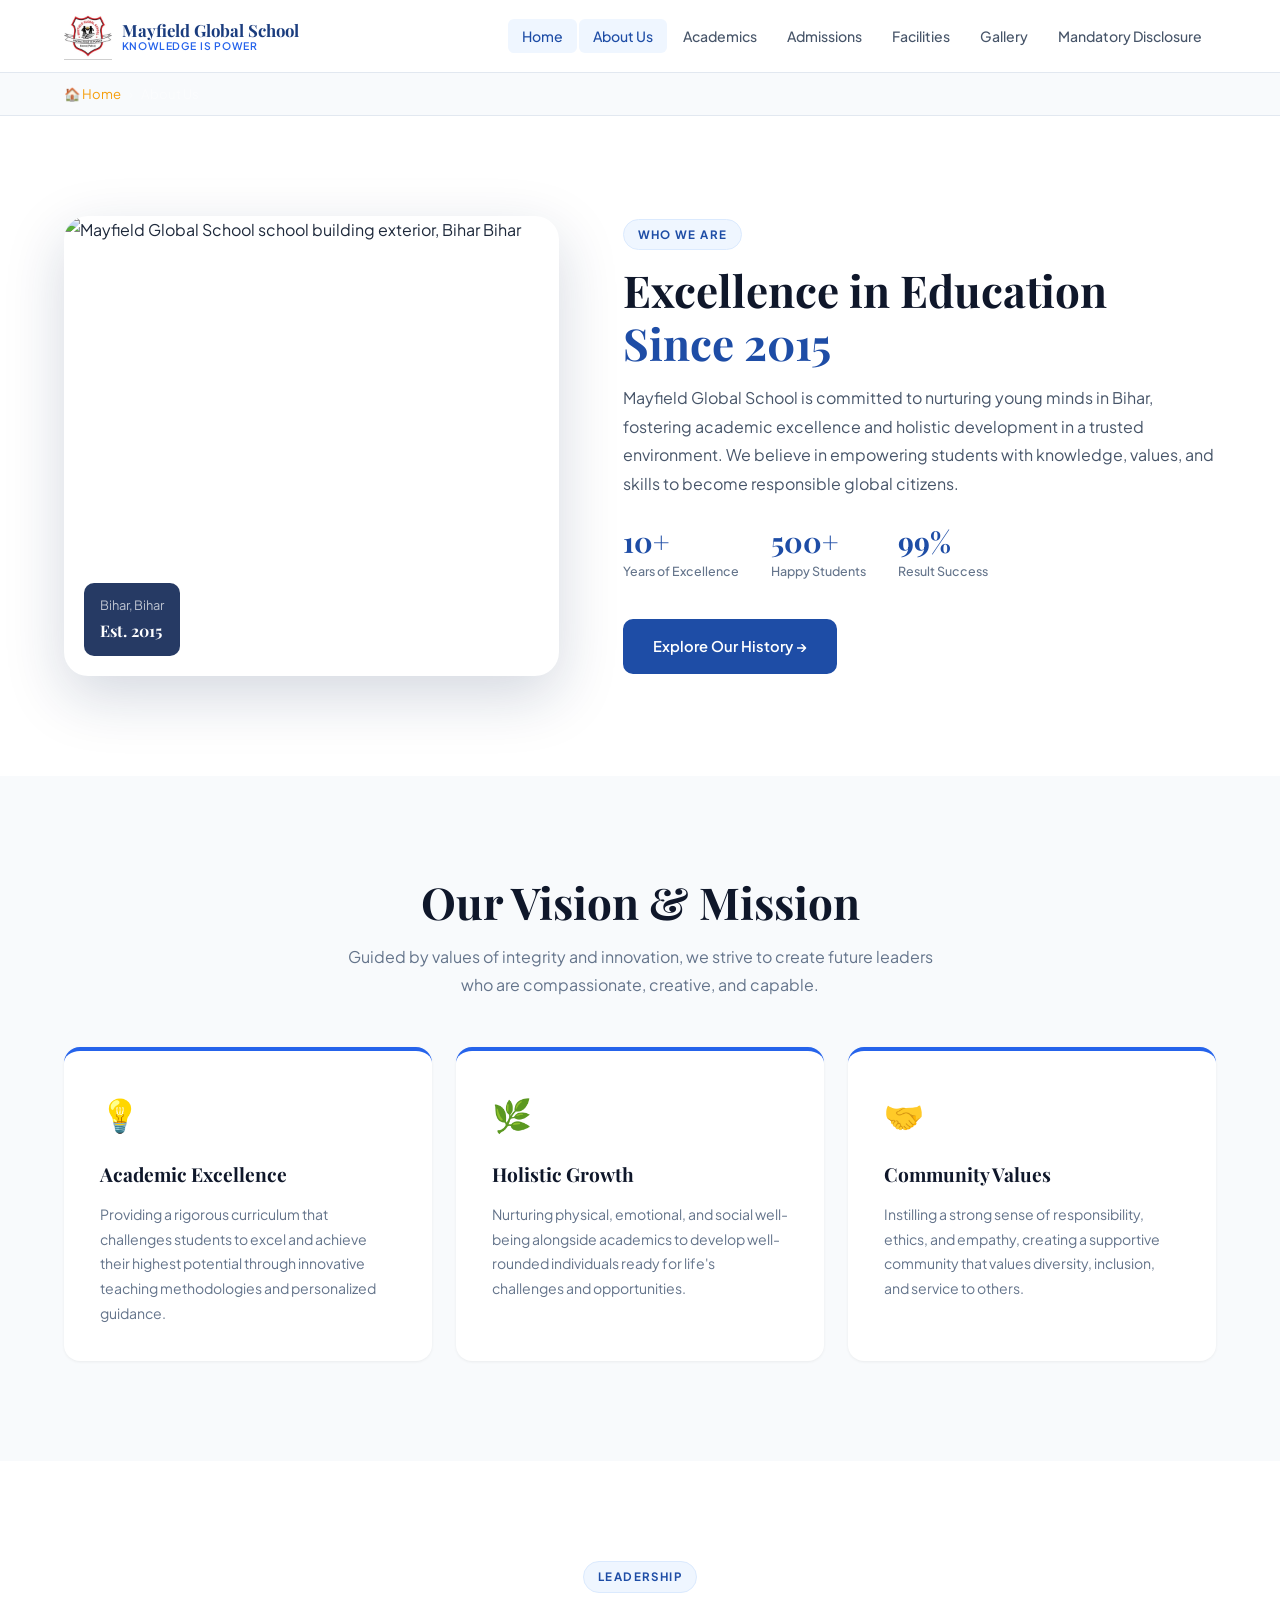
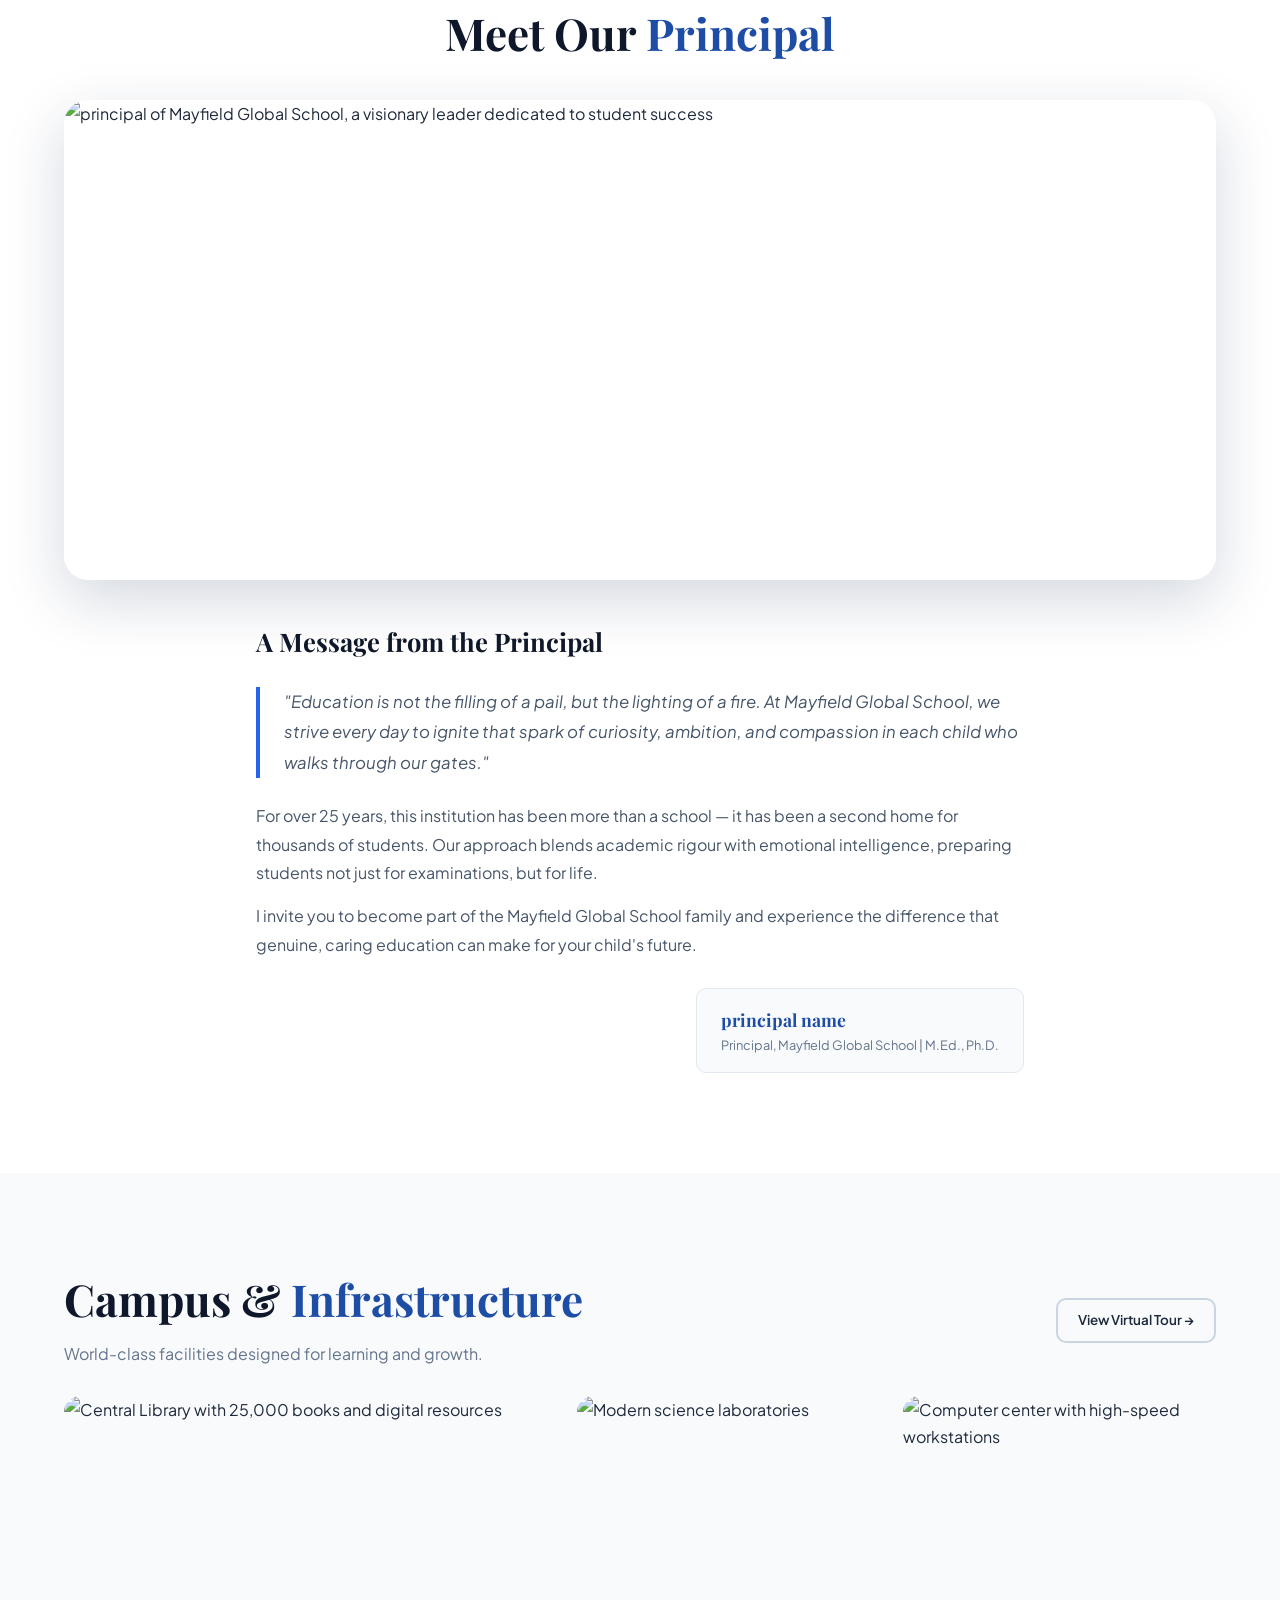
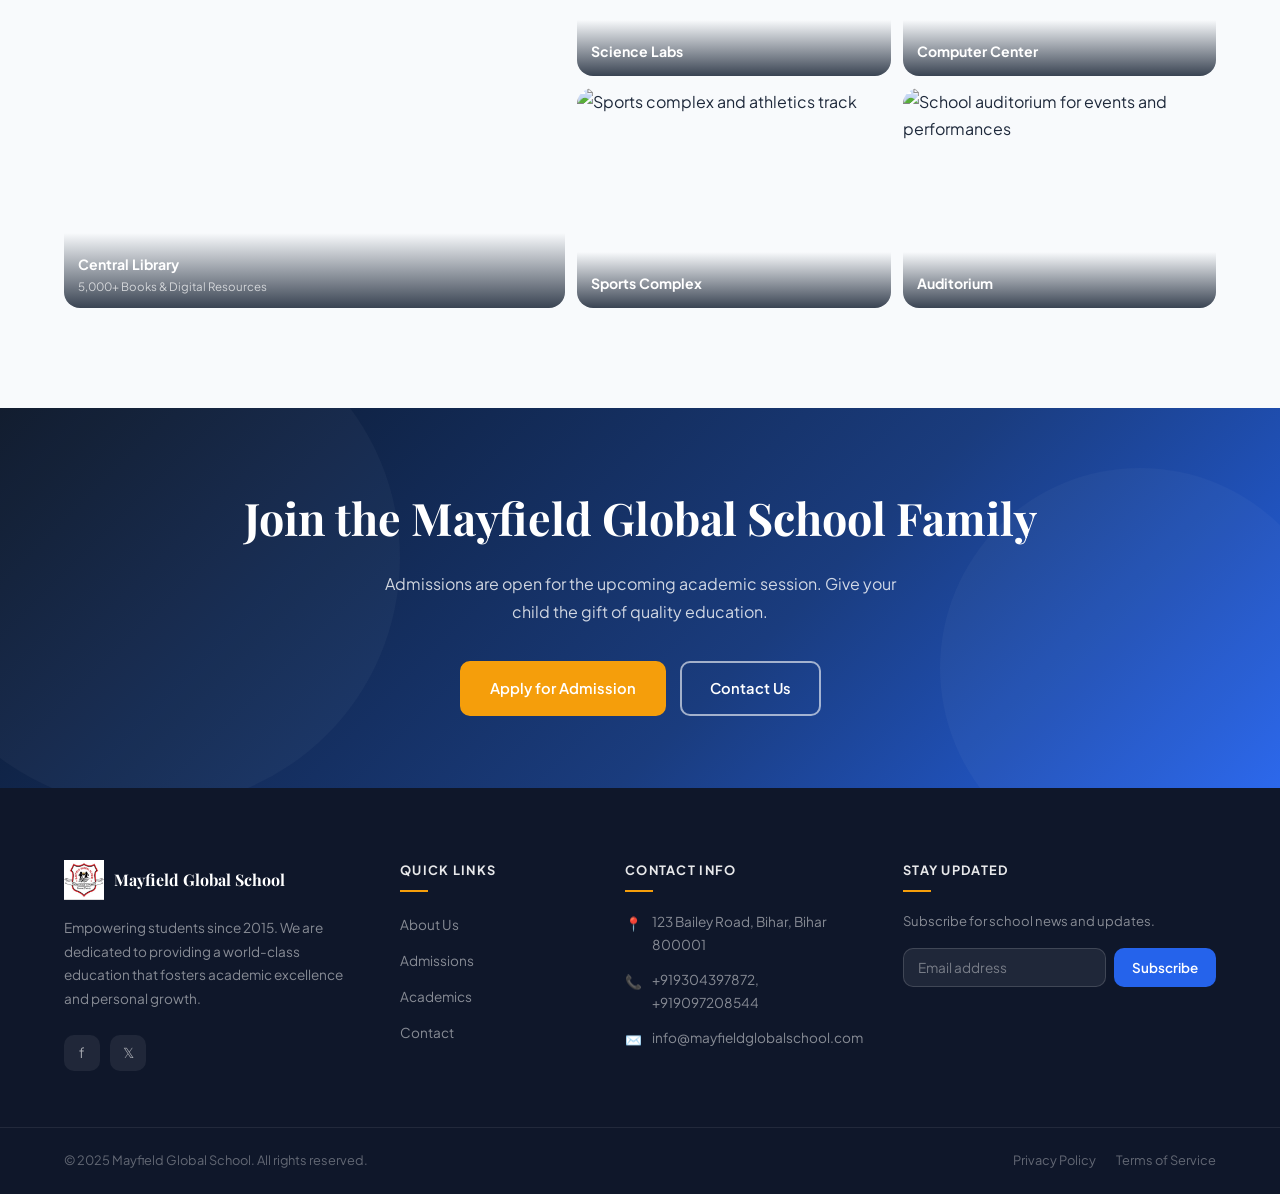
==== about.html @ 4e46cf95 "Add files via upload" ====
<!DOCTYPE html>
<html lang="en">
<head>
  <meta charset="UTF-8">
  <meta name="viewport" content="width=device-width, initial-scale=1.0">
  <meta name="description" content="About Mayfield Global School – Our history, vision, mission, principal message, and world-class campus infrastructure in Bihar, Bihar.">
  <title>About Us – Mayfield Global School</title>
  <link rel="stylesheet" href="style.css">
  <script src="https://cdn.jsdelivr.net/npm/@emailjs/browser@4/dist/email.min.js"></script>
</head>
<body>

<!-- NAVBAR -->
<nav class="navbar" role="navigation" aria-label="Main Navigation">
  <div class="container">
    <div class="nav-inner">
      <a href="index.html" class="nav-logo" aria-label="Mayfield Global School – Home">
        <img src="logo.png" alt="Mayfield Global School School Logo" width="48" height="48">
        <div class="nav-logo-text">
          <span class="name">Mayfield Global School</span>
          <span class="sub">Knowledge Is Power</span>
        </div>
      </a>
      
      <ul class="nav-links" role="menubar">
        <li><a href="index.html"      role="menuitem" class="active">Home</a></li>
        <li><a href="about.html"      role="menuitem">About Us</a></li>
        <li><a href="academics.html"  role="menuitem">Academics</a></li>
        <li><a href="admissions.html" role="menuitem">Admissions</a></li>
        <li><a href="facilities.html" role="menuitem">Facilities</a></li>
        <li><a href="gallery.html"    role="menuitem">Gallery</a></li>
        <li><a href="Mandatory_Public_Disclosure.pdf"    role="menuitem">Mandatory Disclosure</a></li>
        
        
      </ul>
      
      <button class="hamburger" aria-label="Toggle menu" aria-expanded="false"><span></span><span></span><span></span></button>
    </div>
  </div>
</nav>

<!-- BREADCRUMB -->
<div style="background:var(--gray-50);border-bottom:1px solid var(--gray-200);padding:10px 0;">
  <div class="container">
    <nav class="breadcrumb" aria-label="Breadcrumb">
      <a href="index.html">🏠 Home</a>
      <span>›</span>
      <span aria-current="page">About Us</span>
    </nav>
  </div>
</div>

<!-- ABOUT INTRO -->
<section class="about-intro" aria-labelledby="about-intro-heading">
  <div class="container">
    <div class="about-intro-grid">

      <div class="about-intro-img-wrap fade-up">
        <img src="https://images.unsplash.com/photo-1562774053-701939374585?w=800&q=80"
             alt="Mayfield Global School school building exterior, Bihar Bihar"
             class="main-img" loading="lazy">
        <div class="about-intro-img-wrap img-badge">
          <div class="loc">Bihar, Bihar</div>
          <div class="est">Est. 2015</div>
        </div>
      </div>

      <div class="fade-up delay-2">
        <span class="section-tag">Who We Are</span>
        <h1 class="section-title" id="about-intro-heading">
          Excellence in Education<br><span>Since 2015</span>
        </h1>
        <p style="color:var(--gray-600);line-height:1.8;margin-bottom:14px;">Mayfield Global School is committed to nurturing young minds in Bihar, fostering academic excellence and holistic development in a trusted environment. We believe in empowering students with knowledge, values, and skills to become responsible global citizens.</p>
        <div class="about-stats-row" aria-label="School statistics">
          <div class="about-stat-item">
            <span class="v" data-target="10" data-suffix="+">10+</span>
            <span class="l">Years of Excellence</span>
          </div>
          <div class="about-stat-item">
            <span class="v" data-target="500" data-suffix="+">500+</span>
            <span class="l">Happy Students</span>
          </div>
          <div class="about-stat-item">
            <span class="v" data-target="99" data-suffix="%">99%</span>
            <span class="l">Result Success</span>
          </div>
        </div>
        <a href="about.html#history" class="btn btn-primary" style="margin-top:8px;">Explore Our History →</a>
      </div>

    </div>
  </div>
</section>

<!-- VISION & MISSION -->
<section class="vision-mission-section" id="vision" aria-labelledby="vm-heading">
  <div class="container">
    <div class="text-center fade-up">
      <h2 class="section-title" id="vm-heading">Our Vision &amp; Mission</h2>
      <p class="section-desc">Guided by values of integrity and innovation, we strive to create future leaders who are compassionate, creative, and capable.</p>
    </div>
    <div class="vm-cards">
      <div class="vm-card fade-up delay-1">
        <span class="vm-card-icon" aria-hidden="true">💡</span>
        <h3>Academic Excellence</h3>
        <p>Providing a rigorous curriculum that challenges students to excel and achieve their highest potential through innovative teaching methodologies and personalized guidance.</p>
      </div>
      <div class="vm-card fade-up delay-2">
        <span class="vm-card-icon" aria-hidden="true">🌿</span>
        <h3>Holistic Growth</h3>
        <p>Nurturing physical, emotional, and social well-being alongside academics to develop well-rounded individuals ready for life's challenges and opportunities.</p>
      </div>
      <div class="vm-card fade-up delay-3">
        <span class="vm-card-icon" aria-hidden="true">🤝</span>
        <h3>Community Values</h3>
        <p>Instilling a strong sense of responsibility, ethics, and empathy, creating a supportive community that values diversity, inclusion, and service to others.</p>
      </div>
    </div>
  </div>
</section>

<!-- PRINCIPAL MESSAGE -->
<section class="principal-section" id="principal" aria-labelledby="principal-heading">
  <div class="container">
    <div class="text-center fade-up" style="margin-bottom:40px;">
      <span class="section-tag">Leadership</span>
      <h2 class="section-title" id="principal-heading">Meet Our <span>Principal</span></h2>
    </div>
    <div class="fade-up delay-1">
      <img src="https://images.unsplash.com/photo-1560250097-0b93528c311a?w=1200&h=600&fit=crop&q=80"
           alt="principal of Mayfield Global School, a visionary leader dedicated to student success"
           class="principal-img-full" loading="lazy">
    </div>
    <div style="max-width:800px;margin:40px auto 0;padding:0 16px;" class="fade-up delay-2">
      <h3 style="font-family:var(--font-display);font-size:1.6rem;font-weight:700;color:var(--gray-900);margin-bottom:12px;">A Message from the Principal</h3>
      <blockquote style="border-left:4px solid var(--blue-600);padding-left:24px;margin:24px 0;font-style:italic;font-size:1.05rem;color:var(--gray-600);line-height:1.8;">
        "Education is not the filling of a pail, but the lighting of a fire. At Mayfield Global School, we strive every day to ignite that spark of curiosity, ambition, and compassion in each child who walks through our gates."
      </blockquote>
      <p style="color:var(--gray-600);line-height:1.8;margin-bottom:14px;">For over 25 years, this institution has been more than a school — it has been a second home for thousands of students. Our approach blends academic rigour with emotional intelligence, preparing students not just for examinations, but for life.</p>
      <p style="color:var(--gray-600);line-height:1.8;margin-bottom:28px;">I invite you to become part of the Mayfield Global School family and experience the difference that genuine, caring education can make for your child's future.</p>
      <div class="signature-wrap">
        <div class="signature-card">
          <div class="name">principal name</div>
          <div class="title">Principal, Mayfield Global School | M.Ed., Ph.D.</div>
        </div>
      </div>
    </div>
  </div>
</section>

<!-- CAMPUS & INFRASTRUCTURE -->
<section class="campus-infra" id="infrastructure" aria-labelledby="campus-heading">
  <div class="container">
    <div class="campus-infra-header fade-up">
      <div>
        <h2 class="section-title" id="campus-heading">Campus &amp; <span>Infrastructure</span></h2>
        <p class="section-desc">World-class facilities designed for learning and growth.</p>
      </div>
      <a href="facilities.html" class="btn btn-outline-dark btn-sm">View Virtual Tour →</a>
    </div>
    <div class="campus-mosaic fade-up delay-1">
      <div class="c-item c-main">
        <img src="https://images.unsplash.com/photo-1481627834876-b7833e8f5570?w=900&q=80"
             alt="Central Library with 25,000 books and digital resources" loading="lazy">
        <div class="c-label">
          <div class="cn">Central Library</div>
          <div class="cd">5,000+ Books &amp; Digital Resources</div>
        </div>
      </div>
      <div class="c-item">
        <img src="https://images.unsplash.com/photo-1532094349884-543559fee47e?w=500&q=80"
             alt="Modern science laboratories" loading="lazy">
        <div class="c-label"><div class="cn">Science Labs</div></div>
      </div>
      <div class="c-item">
        <img src="https://images.unsplash.com/photo-1509062522246-3755977927d7?w=500&q=80"
             alt="Computer center with high-speed workstations" loading="lazy">
        <div class="c-label"><div class="cn">Computer Center</div></div>
      </div>
      <div class="c-item">
        <img src="https://images.unsplash.com/photo-1546519638-68e109498ffc?w=500&q=80"
             alt="Sports complex and athletics track" loading="lazy">
        <div class="c-label"><div class="cn">Sports Complex</div></div>
      </div>
      <div class="c-item">
        <img src="https://images.unsplash.com/photo-1516450360452-9312f5e86fc7?w=500&q=80"
             alt="School auditorium for events and performances" loading="lazy">
        <div class="c-label"><div class="cn">Auditorium</div></div>
      </div>
    </div>
  </div>
</section>

<!-- CTA -->
<section class="cta-banner" aria-labelledby="about-cta-heading">
  <div class="container">
    <div class="cta-banner-content fade-up">
      <h2 id="about-cta-heading">Join the Mayfield Global School Family</h2>
      <p>Admissions are open for the upcoming academic session. Give your child the gift of quality education.</p>
      <div class="cta-banner-btns">
        <a href="admissions.html" class="btn btn-gold">Apply for Admission</a>
        <a href="contact.html"    class="btn btn-outline">Contact Us</a>
      </div>
    </div>
  </div>
</section>

<!-- FOOTER -->
<footer class="footer" aria-label="Site Footer">
  <div class="container">
    <div class="footer-grid">
      <div class="footer-brand">
        <div class="footer-brand-logo">
          <img src="logo.png" alt="Mayfield Global School Logo" width="40" height="40">
          <span class="fn">Mayfield Global School</span>
        </div>
        <p class="footer-desc">Empowering students since 2015. We are dedicated to providing a world-class education that fosters academic excellence and personal growth.</p>
        <div class="social-row">
          <a href="#" class="social-btn" aria-label="Facebook">f</a>
          <a href="#" class="social-btn" aria-label="Twitter">𝕏</a>
        </div>
      </div>
      <div>
        <h4 class="footer-heading">Quick Links</h4>
        <ul class="footer-links-list">
          <li><a href="about.html">About Us</a></li>
          <li><a href="admissions.html">Admissions</a></li>
          <li><a href="academics.html">Academics</a></li>
          <li><a href="contact.html">Contact</a></li>
        </ul>
      </div>
      <div>
        <h4 class="footer-heading">Contact Info</h4>
        <div class="footer-contact-item"><span>📍</span><span>123 Bailey Road, Bihar, Bihar 800001</span></div>
        <div class="footer-contact-item"><span>📞</span><a href="tel:+919876543210" style="color:inherit;">+919304397872, +919097208544</a></div>
        <div class="footer-contact-item"><span>✉️</span><a href="mailto:info@mayfieldglobalschool.com" style="color:inherit;">info@mayfieldglobalschool.com</a></div>
      </div>
      <div>
        <h4 class="footer-heading">Stay Updated</h4>
        <p style="font-size:.82rem;color:rgba(255,255,255,.5);margin-bottom:12px;">Subscribe for school news and updates.</p>
        <form class="newsletter-form" onsubmit="event.preventDefault();showToast('Subscribed successfully!','success')">
          <input type="email" placeholder="Email address" aria-label="Email for newsletter" required>
          <button type="submit">Subscribe</button>
        </form>
      </div>
    </div>
  </div>
  <div class="footer-bottom">
    <div class="container">
      <div class="footer-bottom-inner">
        <p>© 2025 Mayfield Global School. All rights reserved.</p>
        <div class="footer-bottom-links">
          <a href="#">Privacy Policy</a>
          <a href="#">Terms of Service</a>
        </div>
      </div>
    </div>
  </div>
</footer>

<div id="globalToast" class="toast" role="alert" aria-live="polite"></div>
<script src="script.js"></script>
</body>
</html>
---- style.css ----
/* =====================================================
   MAYFIELD GLOBAL SCHOOL — MASTER STYLESHEET
   ===================================================== */

@import url('https://fonts.googleapis.com/css2?family=Playfair+Display:ital,wght@0,400;0,600;0,700;0,800;1,400&family=Plus+Jakarta+Sans:wght@300;400;500;600;700;800&display=swap');

/* ─── CSS VARIABLES ─── */
:root {
  --blue-950: #0a1628;
  --blue-900: #0f2554;
  --blue-800: #1a3c7e;
  --blue-700: #1e4da6;
  --blue-600: #2563eb;
  --blue-500: #3b82f6;
  --blue-100: #dbeafe;
  --blue-50:  #eff6ff;
  --gold:     #f59e0b;
  --gold-light: #fcd34d;
  --white:    #ffffff;
  --gray-50:  #f8fafc;
  --gray-100: #f1f5f9;
  --gray-200: #e2e8f0;
  --gray-300: #cbd5e1;
  --gray-400: #94a3b8;
  --gray-500: #64748b;
  --gray-600: #475569;
  --gray-700: #334155;
  --gray-800: #1e293b;
  --gray-900: #0f172a;
  --green:    #10b981;
  --red:      #ef4444;

  --font-display: 'Playfair Display', serif;
  --font-body:    'Plus Jakarta Sans', sans-serif;

  --radius-sm:  6px;
  --radius:     10px;
  --radius-lg:  16px;
  --radius-xl:  24px;
  --radius-full: 9999px;

  --shadow-xs:  0 1px 3px rgba(0,0,0,.06);
  --shadow-sm:  0 2px 10px rgba(15,37,84,.08);
  --shadow-md:  0 8px 32px rgba(15,37,84,.12);
  --shadow-lg:  0 20px 60px rgba(15,37,84,.18);
  --shadow-xl:  0 32px 80px rgba(15,37,84,.24);

  --transition: .3s cubic-bezier(.4,0,.2,1);
  --section-py: 100px;
}

/* ─── RESET ─── */
*, *::before, *::after { margin:0; padding:0; box-sizing:border-box; }
html { scroll-behavior:smooth; font-size:16px; }
body { font-family:var(--font-body); color:var(--gray-800); background:var(--white); line-height:1.7; overflow-x:hidden; }
img  { max-width:100%; height:auto; display:block; }
a    { text-decoration:none; color:inherit; transition:var(--transition); }
ul   { list-style:none; }
button { cursor:pointer; border:none; background:none; font-family:inherit; }

/* ─── LAYOUT ─── */
.container { width:100%; max-width:1200px; margin:0 auto; padding:0 24px; }

/* ─── TYPOGRAPHY ─── */
.section-tag {
  display:inline-flex; align-items:center; gap:6px;
  font-size:.72rem; font-weight:700; letter-spacing:.12em; text-transform:uppercase;
  color:var(--blue-700); background:var(--blue-50); border:1px solid var(--blue-100);
  padding:5px 14px; border-radius:var(--radius-full); margin-bottom:14px;
}
.section-tag.gold { color:#92400e; background:#fffbeb; border-color:#fde68a; }
.section-tag.white { color:rgba(255,255,255,.9); background:rgba(255,255,255,.1); border-color:rgba(255,255,255,.2); }

.section-title {
  font-family:var(--font-display);
  font-size:clamp(1.75rem,4vw,2.75rem);
  font-weight:700; line-height:1.2; color:var(--gray-900); margin-bottom:14px;
}
.section-title span, .section-title .accent { color:var(--blue-700); }
.section-title .gold { color:var(--gold); }

.section-desc {
  font-size:1rem; color:var(--gray-500); max-width:600px; line-height:1.75;
}
.text-center { text-align:center; }
.text-center .section-desc { margin:0 auto; }

/* ─── BUTTONS ─── */
.btn {
  display:inline-flex; align-items:center; justify-content:center; gap:8px;
  padding:13px 28px; border-radius:var(--radius); font-size:.92rem; font-weight:600;
  transition:var(--transition); border:2px solid transparent; white-space:nowrap;
}
.btn-primary   { background:var(--blue-700); color:var(--white); border-color:var(--blue-700); }
.btn-primary:hover { background:var(--blue-900); border-color:var(--blue-900); transform:translateY(-2px); box-shadow:var(--shadow-md); color:var(--white); }
.btn-gold      { background:var(--gold); color:var(--white); border-color:var(--gold); }
.btn-gold:hover { background:#d97706; border-color:#d97706; transform:translateY(-2px); box-shadow:0 8px 24px rgba(245,158,11,.35); color:var(--white); }
.btn-outline   { background:transparent; color:var(--white); border-color:rgba(255,255,255,.6); }
.btn-outline:hover { background:rgba(255,255,255,.15); border-color:var(--white); color:var(--white); }
.btn-outline-dark { background:transparent; color:var(--gray-800); border-color:var(--gray-300); }
.btn-outline-dark:hover { background:var(--gray-100); border-color:var(--gray-400); color:var(--gray-800); }
.btn-outline-blue { background:transparent; color:var(--blue-700); border-color:var(--blue-700); }
.btn-outline-blue:hover { background:var(--blue-700); color:var(--white); }
.btn svg { width:16px; height:16px; }
.btn-sm { padding:9px 20px; font-size:.84rem; }
.btn-lg { padding:16px 36px; font-size:1rem; }

/* ─── NAVBAR ─── */
.navbar {
  position:sticky; top:0; z-index:1000;
  background:rgba(255,255,255,.97); backdrop-filter:blur(12px);
  border-bottom:1px solid var(--gray-200);
  transition:var(--transition);
}
.navbar.scrolled { box-shadow:var(--shadow-md); }
.nav-inner {
  display:flex; align-items:center; justify-content:space-between;
  height:72px;
}
.nav-logo { display:flex; align-items:center; gap:10px; }
.nav-logo img { height:48px; width:auto; }
.nav-logo-text { display:flex; flex-direction:column; line-height:1.2; }
.nav-logo-text .name { font-family:var(--font-display); font-size:1.05rem; font-weight:700; color:var(--blue-800); }
.nav-logo-text .sub  { font-size:.65rem; font-weight:600; color:var(--blue-600); letter-spacing:.08em; text-transform:uppercase; }

.nav-links { display:flex; align-items:center; gap:2px; }
.nav-links a {
  padding:8px 14px; border-radius:var(--radius-sm);
  font-size:.88rem; font-weight:500; color:var(--gray-600);
  transition:var(--transition);
}
.nav-links a:hover, .nav-links a.active { color:var(--blue-700); background:var(--blue-50); }

.nav-search {
  display:flex; align-items:center; gap:8px;
  background:var(--gray-100); border:1px solid var(--gray-200);
  border-radius:var(--radius-full); padding:7px 14px;
}
.nav-search input {
  border:none; background:none; font-family:var(--font-body);
  font-size:.84rem; color:var(--gray-700); outline:none; width:140px;
}
.nav-search input::placeholder { color:var(--gray-400); }
.nav-search-icon { color:var(--gray-400); font-size:.9rem; }

.hamburger {
  display:none; flex-direction:column; gap:5px;
  padding:8px; border-radius:var(--radius); 
}
.hamburger span { display:block; width:22px; height:2px; background:var(--gray-700); border-radius:2px; transition:var(--transition); }
.hamburger.open span:nth-child(1) { transform:translateY(7px) rotate(45deg); }
.hamburger.open span:nth-child(2) { opacity:0; }
.hamburger.open span:nth-child(3) { transform:translateY(-7px) rotate(-45deg); }

/* ─── PAGE HERO (inner pages) ─── */
.page-hero {
  position:relative; overflow:hidden;
  background:linear-gradient(135deg, var(--blue-950) 0%, var(--blue-800) 60%, var(--blue-700) 100%);
}
.page-hero-img {
  position:absolute; inset:0; z-index:0;
}
.page-hero-img img { width:100%; height:100%; object-fit:cover; opacity:.18; }
.page-hero-overlay {
  position:absolute; inset:0; z-index:1;
  background:linear-gradient(135deg, rgba(10,22,40,.92) 0%, rgba(26,60,126,.75) 100%);
}
.page-hero-content {
  position:relative; z-index:2; padding:80px 0;
  color:var(--white);
}
.page-hero-content h1 {
  font-family:var(--font-display);
  font-size:clamp(2rem,5vw,3.5rem);
  font-weight:800; line-height:1.15; margin-bottom:16px;
}
.page-hero-content h1 .gold { color:var(--gold); }
.page-hero-content p { font-size:1.05rem; color:rgba(255,255,255,.8); max-width:600px; margin-bottom:24px; }
.breadcrumb {
  display:flex; align-items:center; gap:8px;
  font-size:.82rem; color:rgba(255,255,255,.65);
}
.breadcrumb a { color:var(--gold); }
.breadcrumb a:hover { text-decoration:underline; }
.breadcrumb span { color:rgba(255,255,255,.4); }

/* ─── HERO (homepage) ─── */
.hero {
  position:relative; min-height:90vh; display:flex; align-items:center;
  overflow:hidden;
}
.hero-bg-img { position:absolute; inset:0; z-index:0; }
.hero-bg-img img { width:100%; height:100%; object-fit:cover; }
.hero-overlay {
  position:absolute; inset:0; z-index:1;
  background:linear-gradient(135deg, rgba(10,22,40,.92) 0%, rgba(15,37,84,.82) 50%, rgba(26,60,126,.65) 100%);
}
.hero-content { position:relative; z-index:2; color:var(--white); max-width:700px; }
.hero-eyebrow {
  display:inline-flex; align-items:center; gap:8px;
  font-size:.78rem; font-weight:700; letter-spacing:.15em; text-transform:uppercase;
  color:var(--gold); margin-bottom:20px;
}
.hero-eyebrow::before { content:''; width:24px; height:2px; background:var(--gold); }
.hero h1 {
  font-family:var(--font-display);
  font-size:clamp(2.4rem,5.5vw,4rem); font-weight:800; line-height:1.12;
  margin-bottom:20px;
}
.hero h1 .accent { color:var(--gold); font-style:italic; }
.hero p { font-size:1.05rem; color:rgba(255,255,255,.82); max-width:540px; margin-bottom:36px; line-height:1.8; }
.hero-actions { display:flex; gap:14px; flex-wrap:wrap; }
.hero-scroll {
  position:absolute; bottom:36px; left:50%; transform:translateX(-50%); z-index:2;
  display:flex; flex-direction:column; align-items:center; gap:8px;
  color:rgba(255,255,255,.5); font-size:.72rem; letter-spacing:.1em; text-transform:uppercase;
}
.hero-scroll-line { width:1px; height:40px; background:rgba(255,255,255,.3); animation:scrollPulse 2s ease infinite; }
@keyframes scrollPulse { 0%,100%{opacity:.3;transform:scaleY(1)} 50%{opacity:1;transform:scaleY(1.4)} }

/* ─── ABOUT STRIP (homepage) ─── */
.about-strip { padding:var(--section-py) 0; }
.about-strip-grid { display:grid; grid-template-columns:1fr 1fr; gap:72px; align-items:center; }
.about-strip-img { position:relative; }
.about-strip-img .main-img { width:100%; height:480px; object-fit:cover; border-radius:var(--radius-xl); box-shadow:var(--shadow-lg); }
.about-strip-badge {
  position:absolute; bottom:-20px; right:-20px;
  background:var(--blue-700); color:var(--white);
  border-radius:var(--radius-lg); padding:20px 24px; text-align:center;
  box-shadow:var(--shadow-md);
}
.about-strip-badge .num { font-family:var(--font-display); font-size:2rem; font-weight:700; color:var(--gold); display:block; line-height:1; }
.about-strip-badge .lbl { font-size:.78rem; color:rgba(255,255,255,.8); font-weight:500; }
.about-strip-text .lead { font-size:1rem; color:var(--gray-600); line-height:1.8; margin-bottom:16px; }
.about-mini-stats { display:flex; gap:32px; margin:28px 0; }
.about-mini-stat .val { font-family:var(--font-display); font-size:1.8rem; font-weight:700; color:var(--blue-700); display:block; line-height:1; }
.about-mini-stat .lbl { font-size:.8rem; color:var(--gray-500); font-weight:500; }

/* ─── ENTRANCE PREP (homepage) ─── */
.entrance-prep { padding:var(--section-py) 0; background:var(--gray-50); }
.entrance-grid { display:grid; grid-template-columns:1fr 1fr; gap:64px; align-items:center; }
.entrance-img-wrap { position:relative; border-radius:var(--radius-xl); overflow:hidden; }
.entrance-img-wrap img { width:100%; height:460px; object-fit:cover; }
.entrance-img-caption {
  position:absolute; bottom:0; left:0; right:0;
  background:linear-gradient(transparent, rgba(10,22,40,.85));
  padding:32px 28px 24px;
  color:var(--white);
}
.entrance-img-caption .pre { font-size:.72rem; font-weight:600; letter-spacing:.1em; text-transform:uppercase; color:rgba(255,255,255,.7); }
.entrance-img-caption .title { font-family:var(--font-display); font-size:1.3rem; font-weight:700; }
.success-badge {
  position:absolute; top:20px; right:20px;
  background:rgba(255,255,255,.95); border-radius:var(--radius);
  padding:14px 18px; text-align:center; box-shadow:var(--shadow-sm);
}
.success-badge .pct { font-family:var(--font-display); font-size:1.5rem; font-weight:700; color:var(--blue-700); display:block; line-height:1; }
.success-badge .lbl { font-size:.72rem; color:var(--gray-500); }
.prep-cards { display:grid; grid-template-columns:1fr 1fr; gap:16px; margin:24px 0; }
.prep-card {
  padding:20px; border-radius:var(--radius); border:1px solid var(--gray-200);
  background:var(--white); transition:var(--transition);
}
.prep-card:hover { border-color:var(--blue-200, #bfdbfe); box-shadow:var(--shadow-sm); transform:translateY(-2px); }
.prep-card h4 { font-size:.92rem; font-weight:700; color:var(--gray-800); margin-bottom:6px; }
.prep-card p { font-size:.82rem; color:var(--gray-500); line-height:1.6; }
.check-list { display:flex; flex-direction:column; gap:10px; margin:20px 0; }
.check-list li {
  display:flex; align-items:center; gap:10px;
  font-size:.9rem; color:var(--gray-700);
}
.check-list li::before { content:'✓'; width:20px; height:20px; background:var(--blue-600); color:var(--white); border-radius:50%; display:flex; align-items:center; justify-content:center; font-size:.7rem; font-weight:700; flex-shrink:0; }

/* ─── LEGACY / WHY CHOOSE US ─── */
.legacy-section { padding:var(--section-py) 0; }
.legacy-cards { display:grid; grid-template-columns:repeat(3,1fr); gap:24px; margin-top:48px; }
.legacy-card {
  padding:32px; border-radius:var(--radius-lg); background:var(--white);
  border:1px solid var(--gray-200); transition:var(--transition);
}
.legacy-card:hover { box-shadow:var(--shadow-md); border-color:var(--blue-100); transform:translateY(-4px); }
.legacy-icon { width:48px; height:48px; border-radius:var(--radius); background:var(--blue-50); display:flex; align-items:center; justify-content:center; font-size:1.4rem; margin-bottom:16px; }
.legacy-card h4 { font-size:1rem; font-weight:700; color:var(--gray-900); margin-bottom:8px; }
.legacy-card p { font-size:.88rem; color:var(--gray-500); line-height:1.7; }

/* ─── GALLERY PREVIEW (homepage) ─── */
.gallery-preview { padding:var(--section-py) 0; background:var(--gray-50); }
.gallery-preview-header { display:flex; justify-content:space-between; align-items:flex-end; margin-bottom:32px; }
.gallery-mosaic { display:grid; grid-template-columns:2fr 1fr 1fr; grid-template-rows:240px 240px; gap:12px; }
.gallery-mosaic .g-item { border-radius:var(--radius-lg); overflow:hidden; position:relative; }
.gallery-mosaic .g-item img { width:100%; height:100%; object-fit:cover; transition:var(--transition); }
.gallery-mosaic .g-item:hover img { transform:scale(1.05); }
.gallery-mosaic .g-main { grid-row:1/3; }
.g-label {
  position:absolute; bottom:0; left:0; right:0;
  background:linear-gradient(transparent, rgba(10,22,40,.8));
  padding:20px 16px 14px;
  color:var(--white); font-size:.8rem; font-weight:600;
}

/* ─── INFRASTRUCTURE PREVIEW ─── */
.infra-preview { padding:60px 0 var(--section-py); }
.infra-preview-header { display:flex; justify-content:space-between; align-items:center; margin-bottom:28px; }
.infra-grid { display:grid; grid-template-columns:repeat(3,1fr); gap:16px; }
.infra-card { position:relative; border-radius:var(--radius-lg); overflow:hidden; cursor:pointer; }
.infra-card img { width:100%; height:180px; object-fit:cover; transition:var(--transition); }
.infra-card:hover img { transform:scale(1.06); }
.infra-card-label {
  position:absolute; bottom:0; left:0; right:0;
  background:linear-gradient(transparent, rgba(10,22,40,.85));
  padding:24px 16px 14px;
  color:var(--white); font-size:.88rem; font-weight:600;
}

/* ─── CTA BANNER ─── */
.cta-banner {
  padding:72px 0;
  background:linear-gradient(135deg, var(--blue-950) 0%, var(--blue-800) 60%, var(--blue-600) 100%);
  text-align:center; position:relative; overflow:hidden;
}
.cta-banner::before {
  content:''; position:absolute; top:-100px; left:-100px;
  width:500px; height:500px; background:rgba(255,255,255,.03); border-radius:50%;
}
.cta-banner::after {
  content:''; position:absolute; bottom:-80px; right:-60px;
  width:400px; height:400px; background:rgba(255,255,255,.03); border-radius:50%;
}
.cta-banner-content { position:relative; z-index:1; color:var(--white); }
.cta-banner h2 { font-family:var(--font-display); font-size:clamp(1.8rem,4vw,2.8rem); font-weight:700; margin-bottom:14px; }
.cta-banner p { font-size:1rem; color:rgba(255,255,255,.8); max-width:520px; margin:0 auto 36px; }
.cta-banner-btns { display:flex; gap:14px; justify-content:center; flex-wrap:wrap; }

/* ─── STATS BAR ─── */
.stats-bar { background:var(--blue-800); padding:60px 0; }
.stats-bar-grid { display:grid; grid-template-columns:repeat(4,1fr); gap:24px; }
.stat-block { text-align:center; color:var(--white); padding:20px; border-radius:var(--radius-lg); background:rgba(255,255,255,.07); border:1px solid rgba(255,255,255,.1); }
.stat-block .n { font-family:var(--font-display); font-size:2.6rem; font-weight:700; color:var(--gold); display:block; line-height:1; }
.stat-block .l { font-size:.85rem; color:rgba(255,255,255,.75); margin-top:6px; }

/* ───────────────────────────
   ABOUT PAGE
   ─────────────────────────── */
.about-intro { padding:var(--section-py) 0; }
.about-intro-grid { display:grid; grid-template-columns:1fr 1.2fr; gap:64px; align-items:center; }
.about-intro-img-wrap { position:relative; }
.about-intro-img-wrap .main-img { width:100%; height:460px; object-fit:cover; border-radius:var(--radius-xl); box-shadow:var(--shadow-lg); }
.about-intro-img-wrap .img-badge {
  position:absolute; bottom:20px; left:20px;
  background:rgba(15,37,84,.9); backdrop-filter:blur(8px);
  color:var(--white); border-radius:var(--radius); padding:12px 16px;
}
.about-intro-img-wrap .img-badge .loc { font-size:.8rem; color:rgba(255,255,255,.7); }
.about-intro-img-wrap .img-badge .est { font-family:var(--font-display); font-size:1rem; font-weight:700; }
.about-stats-row { display:flex; gap:32px; margin:28px 0; }
.about-stat-item .v { font-family:var(--font-display); font-size:1.8rem; font-weight:700; color:var(--blue-700); display:block; line-height:1; }
.about-stat-item .l { font-size:.78rem; color:var(--gray-500); font-weight:500; }

.vision-mission-section { padding:var(--section-py) 0; background:var(--gray-50); }
.vm-cards { display:grid; grid-template-columns:repeat(3,1fr); gap:24px; margin-top:48px; }
.vm-card {
  background:var(--white); border-radius:var(--radius-lg); padding:36px;
  border-top:4px solid var(--blue-600); box-shadow:var(--shadow-xs); transition:var(--transition);
}
.vm-card:hover { box-shadow:var(--shadow-md); transform:translateY(-4px); }
.vm-card-icon { font-size:2rem; margin-bottom:16px; display:block; }
.vm-card h3 { font-family:var(--font-display); font-size:1.2rem; font-weight:700; color:var(--gray-900); margin-bottom:12px; }
.vm-card p { font-size:.88rem; color:var(--gray-500); line-height:1.75; }

.principal-section { padding:var(--section-py) 0; }
.principal-img-full {
  width:100%; height:480px; object-fit:cover; object-position:top center;
  border-radius:var(--radius-xl); margin-bottom:40px;
  box-shadow:var(--shadow-lg);
}
.signature-wrap { display:flex; justify-content:flex-end; margin-top:24px; }
.signature-card { background:var(--gray-50); border-radius:var(--radius); padding:16px 24px; border:1px solid var(--gray-200); }
.signature-card .name { font-family:var(--font-display); font-size:1.1rem; font-weight:700; color:var(--blue-700); }
.signature-card .title { font-size:.8rem; color:var(--gray-500); }

.campus-infra { padding:var(--section-py) 0; background:var(--gray-50); }
.campus-infra-header { display:flex; justify-content:space-between; align-items:center; margin-bottom:28px; }
.campus-mosaic { display:grid; grid-template-columns:1.6fr 1fr 1fr; grid-template-rows:280px 220px; gap:12px; }
.campus-mosaic .c-item { border-radius:var(--radius-lg); overflow:hidden; position:relative; }
.campus-mosaic .c-item img { width:100%; height:100%; object-fit:cover; transition:var(--transition); }
.campus-mosaic .c-item:hover img { transform:scale(1.04); }
.campus-mosaic .c-main { grid-row:1/3; }
.c-label {
  position:absolute; bottom:0; left:0; right:0;
  background:linear-gradient(transparent, rgba(10,22,40,.8));
  padding:20px 14px 12px; color:var(--white);
}
.c-label .cn { font-size:.88rem; font-weight:700; }
.c-label .cd { font-size:.72rem; color:rgba(255,255,255,.7); }

/* ───────────────────────────
   ACADEMICS PAGE
   ─────────────────────────── */
.academics-hero-section { padding:var(--section-py) 0; }
.regular-edu { padding:var(--section-py) 0; background:var(--gray-50); }
.edu-level-cards { display:grid; grid-template-columns:repeat(3,1fr); gap:20px; margin-top:40px; }
.edu-card {
  padding:28px; border-radius:var(--radius-lg); background:var(--white);
  border:1px solid var(--gray-200); transition:var(--transition);
}
.edu-card:hover { box-shadow:var(--shadow-md); border-color:var(--blue-200, #bfdbfe); transform:translateY(-4px); }
.edu-card-icon { width:44px; height:44px; background:var(--blue-50); border-radius:var(--radius); display:flex; align-items:center; justify-content:center; font-size:1.3rem; margin-bottom:16px; }
.edu-card h3 { font-size:1rem; font-weight:700; color:var(--gray-900); margin-bottom:8px; }
.edu-card p { font-size:.85rem; color:var(--gray-500); line-height:1.7; }

.special-prep { padding:var(--section-py) 0; }
.special-prep-grid { display:grid; grid-template-columns:1fr 1.2fr; gap:64px; align-items:center; }
.special-prep-img { position:relative; border-radius:var(--radius-xl); overflow:hidden; }
.special-prep-img img { width:100%; height:420px; object-fit:cover; }
.special-prep-caption {
  position:absolute; bottom:0; left:0; right:0;
  background:linear-gradient(transparent, rgba(10,22,40,.85));
  padding:32px 24px 20px; color:var(--white);
}
.special-prep-caption .pre { font-size:.7rem; font-weight:600; letter-spacing:.1em; text-transform:uppercase; color:rgba(255,255,255,.7); }
.special-prep-caption .tit { font-family:var(--font-display); font-size:1.2rem; font-weight:700; }

.learning-approach { padding:var(--section-py) 0; background:var(--gray-50); }
.approach-steps { display:grid; grid-template-columns:repeat(4,1fr); gap:20px; margin-top:48px; position:relative; }
.approach-steps::before {
  content:''; position:absolute; top:36px; left:10%; right:10%;
  height:2px; background:linear-gradient(to right, var(--blue-600), var(--blue-400));
  z-index:0;
}
.approach-step { text-align:center; position:relative; z-index:1; }
.step-circle {
  width:72px; height:72px; border-radius:50%;
  background:var(--blue-700); color:var(--white);
  display:flex; align-items:center; justify-content:center;
  font-size:1.5rem; margin:0 auto 16px;
  border:4px solid var(--white); box-shadow:0 0 0 2px var(--blue-600);
  transition:var(--transition);
}
.approach-step:hover .step-circle { background:var(--gold); box-shadow:0 0 0 2px var(--gold); }
.approach-step h4 { font-size:.92rem; font-weight:700; color:var(--gray-900); margin-bottom:4px; }
.approach-step .months { font-size:.75rem; color:var(--blue-600); font-weight:600; }
.approach-step p { font-size:.8rem; color:var(--gray-500); margin-top:8px; }

.teachers-section { padding:var(--section-py) 0; }
.teachers-header { display:flex; justify-content:space-between; align-items:center; margin-bottom:36px; }
.teachers-grid { display:grid; grid-template-columns:repeat(4,1fr); gap:20px; }
.teacher-card {
  background:var(--white); border-radius:var(--radius-lg);
  border:1px solid var(--gray-200); overflow:hidden; transition:var(--transition);
}
.teacher-card:hover { box-shadow:var(--shadow-md); transform:translateY(-4px); }
.teacher-img { width:100%; height:200px; object-fit:cover; object-position:top; }
.teacher-info { padding:18px; }
.teacher-name { font-size:.92rem; font-weight:700; color:var(--gray-900); margin-bottom:2px; }
.teacher-dept { font-size:.78rem; color:var(--blue-600); font-weight:600; margin-bottom:8px; }
.teacher-meta { font-size:.75rem; color:var(--gray-500); line-height:1.6; }

/* ───────────────────────────
   FACILITIES PAGE
   ─────────────────────────── */
.facilities-infra { padding:var(--section-py) 0; }
.facilities-cards { display:grid; grid-template-columns:repeat(3,1fr); gap:20px; margin-top:40px; }
.facility-feature-card {
  padding:28px; border-radius:var(--radius-lg); background:var(--white);
  border:1px solid var(--gray-200); transition:var(--transition);
}
.facility-feature-card:hover { box-shadow:var(--shadow-md); border-color:var(--blue-100); transform:translateY(-4px); }
.ff-icon { width:44px; height:44px; border-radius:var(--radius); background:var(--blue-50); color:var(--blue-700); display:flex; align-items:center; justify-content:center; font-size:1.3rem; margin-bottom:16px; }
.facility-feature-card h3 { font-size:.95rem; font-weight:700; color:var(--gray-900); margin-bottom:8px; }
.facility-feature-card p { font-size:.84rem; color:var(--gray-500); line-height:1.7; }

.academic-support { padding:var(--section-py) 0; background:var(--gray-50); }
.academic-support-grid { display:grid; grid-template-columns:repeat(3,1fr); gap:24px; margin-top:40px; }
.acad-support-card { background:var(--white); border-radius:var(--radius-lg); overflow:hidden; transition:var(--transition); border:1px solid var(--gray-200); }
.acad-support-card:hover { box-shadow:var(--shadow-md); transform:translateY(-4px); }
.acad-support-img { width:100%; height:200px; object-fit:cover; }
.acad-support-body { padding:20px; }
.acad-support-tag { font-size:.68rem; font-weight:700; letter-spacing:.1em; text-transform:uppercase; color:var(--blue-600); margin-bottom:6px; }
.acad-support-body h3 { font-size:.95rem; font-weight:700; color:var(--gray-900); margin-bottom:6px; }
.acad-support-body p { font-size:.82rem; color:var(--gray-500); line-height:1.65; }

/* ───────────────────────────
   GALLERY PAGE
   ─────────────────────────── */
.gallery-filter { display:flex; gap:8px; margin-bottom:36px; flex-wrap:wrap; }
.filter-btn {
  padding:8px 20px; border-radius:var(--radius-full);
  font-size:.84rem; font-weight:600; color:var(--gray-600);
  border:1px solid var(--gray-300); background:var(--white);
  cursor:pointer; transition:var(--transition);
}
.filter-btn.active, .filter-btn:hover { background:var(--blue-700); color:var(--white); border-color:var(--blue-700); }

.gallery-masonry { columns:3; gap:16px; }
.gallery-item { break-inside:avoid; margin-bottom:16px; border-radius:var(--radius-lg); overflow:hidden; cursor:pointer; position:relative; }
.gallery-item img { width:100%; display:block; transition:var(--transition); }
.gallery-item:hover img { transform:scale(1.04); }
.gallery-item-overlay {
  position:absolute; inset:0;
  background:rgba(10,22,40,.6);
  display:flex; align-items:center; justify-content:center;
  opacity:0; transition:var(--transition);
}
.gallery-item:hover .gallery-item-overlay { opacity:1; }
.gallery-item-overlay span { color:var(--white); font-size:1.8rem; }

.load-more-wrap { text-align:center; margin-top:40px; }

/* ───────────────────────────
   ADMISSIONS PAGE
   ─────────────────────────── */
.admission-layout { padding:var(--section-py) 0; }
.admission-layout-grid { display:grid; grid-template-columns:1.2fr 1fr; gap:48px; align-items:start; }

.admission-steps { margin-top:36px; }
.admission-step { display:flex; gap:20px; margin-bottom:28px; }
.step-icon-wrap {
  width:48px; height:48px; border-radius:50%;
  background:var(--blue-700); color:var(--white);
  display:flex; align-items:center; justify-content:center;
  font-size:1.1rem; flex-shrink:0; position:relative;
}
.step-icon-wrap.completed { background:var(--green); }
.step-icon-wrap::after {
  content:''; position:absolute; top:100%; left:50%; transform:translateX(-50%);
  width:2px; height:calc(100% + 12px); background:var(--gray-200);
}
.admission-step:last-child .step-icon-wrap::after { display:none; }
.step-body h4 { font-size:.95rem; font-weight:700; color:var(--gray-900); margin-bottom:4px; }
.step-body p { font-size:.85rem; color:var(--gray-500); line-height:1.65; }

.required-docs { margin-top:40px; padding:28px; background:var(--gray-50); border-radius:var(--radius-lg); border:1px solid var(--gray-200); }
.required-docs h3 { font-size:1rem; font-weight:700; color:var(--gray-900); margin-bottom:16px; display:flex; align-items:center; gap:8px; }
.docs-grid { display:grid; grid-template-columns:1fr 1fr; gap:10px; }
.doc-item { display:flex; align-items:center; gap:8px; font-size:.85rem; color:var(--gray-600); }
.doc-item::before { content:'✓'; color:var(--green); font-weight:700; font-size:.8rem; }

/* Admission Form */
.admission-form-card {
  background:var(--white); border-radius:var(--radius-xl);
  border:1px solid var(--gray-200); box-shadow:var(--shadow-md);
  padding:36px; position:sticky; top:90px;
}
.form-card-title { font-family:var(--font-display); font-size:1.3rem; font-weight:700; color:var(--blue-700); margin-bottom:6px; }
.form-card-desc { font-size:.85rem; color:var(--gray-500); margin-bottom:28px; }
.form-group { margin-bottom:20px; }
.form-group label { display:block; font-size:.84rem; font-weight:600; color:var(--gray-700); margin-bottom:7px; }
.form-group label .req { color:var(--red); }
.input-wrap { position:relative; }
.input-icon { position:absolute; left:13px; top:50%; transform:translateY(-50%); color:var(--gray-400); font-size:.9rem; pointer-events:none; }
.form-control {
  width:100%; padding:12px 14px 12px 38px;
  border:1.5px solid var(--gray-300); border-radius:var(--radius);
  font-family:var(--font-body); font-size:.9rem; color:var(--gray-800);
  background:var(--white); outline:none; transition:var(--transition);
}
.form-control.no-icon { padding-left:14px; }
.form-control:focus { border-color:var(--blue-600); box-shadow:0 0 0 3px rgba(37,99,235,.1); }
.form-control.error { border-color:var(--red); }
.form-control::placeholder { color:var(--gray-400); font-size:.85rem; }
select.form-control { appearance:none; background-image:url("data:image/svg+xml,%3Csvg xmlns='http://www.w3.org/2000/svg' width='12' height='12' viewBox='0 0 24 24' fill='none' stroke='%2394a3b8' stroke-width='2'%3E%3Cpolyline points='6 9 12 15 18 9'%3E%3C/polyline%3E%3C/svg%3E"); background-repeat:no-repeat; background-position:right 14px center; padding-right:36px; }
.error-msg { display:block; font-size:.75rem; color:var(--red); margin-top:5px; min-height:16px; }
.form-privacy { font-size:.76rem; color:var(--gray-400); text-align:center; margin-top:12px; }
.form-privacy a { color:var(--blue-600); text-decoration:underline; }

/* Map & Contact */
.contact-support { padding:var(--section-py) 0; background:var(--gray-50); }
.contact-support-grid { display:grid; grid-template-columns:1fr 1fr; gap:40px; align-items:start; }
.contact-cards { display:flex; flex-direction:column; gap:16px; margin-top:28px; }
.contact-card {
  display:flex; align-items:center; gap:16px;
  padding:20px; background:var(--white); border-radius:var(--radius-lg);
  border:1px solid var(--gray-200); transition:var(--transition);
}
.contact-card:hover { box-shadow:var(--shadow-sm); border-color:var(--blue-100); }
.contact-card-icon {
  width:44px; height:44px; border-radius:var(--radius); background:var(--blue-50);
  color:var(--blue-700); display:flex; align-items:center; justify-content:center; font-size:1.2rem; flex-shrink:0;
}
.contact-card-info .label { font-size:.75rem; color:var(--gray-400); font-weight:600; text-transform:uppercase; letter-spacing:.06em; }
.contact-card-info .value { font-size:.95rem; font-weight:700; color:var(--gray-800); }
.map-wrap { border-radius:var(--radius-xl); overflow:hidden; box-shadow:var(--shadow-md); position:relative; }
.map-wrap img { width:100%; height:320px; object-fit:cover; }
.map-overlay-btn {
  position:absolute; bottom:16px; left:50%; transform:translateX(-50%);
  background:var(--white); border-radius:var(--radius-full);
  padding:10px 22px; box-shadow:var(--shadow-md);
  display:flex; align-items:center; gap:8px;
  font-size:.88rem; font-weight:600; color:var(--blue-700);
  white-space:nowrap;
}

/* ─── FOOTER ─── */
.footer { background:var(--gray-900); padding:72px 0 0; }
.footer-grid { display:grid; grid-template-columns:1.6fr 1fr 1fr 1.4fr; gap:40px; }
.footer-brand-logo { display:flex; align-items:center; gap:10px; margin-bottom:16px; }
.footer-brand-logo img { height:40px; width:auto; filter:none; }
.footer-brand-logo .fn { font-family:var(--font-display); font-size:1rem; font-weight:700; color:var(--white); }
.footer-desc { font-size:.85rem; color:rgba(255,255,255,.5); line-height:1.75; margin-bottom:24px; }
.social-row { display:flex; gap:10px; }
.social-btn {
  width:36px; height:36px; border-radius:var(--radius);
  background:rgba(255,255,255,.07); color:rgba(255,255,255,.6);
  display:flex; align-items:center; justify-content:center; font-size:.88rem;
  transition:var(--transition);
}
.social-btn:hover { background:var(--blue-600); color:var(--white); transform:translateY(-2px); }

.footer-heading { font-size:.8rem; font-weight:700; text-transform:uppercase; letter-spacing:.1em; color:rgba(255,255,255,.9); margin-bottom:18px; position:relative; padding-bottom:10px; }
.footer-heading::after { content:''; position:absolute; bottom:0; left:0; width:28px; height:2px; background:var(--gold); }
.footer-links-list { display:flex; flex-direction:column; gap:9px; }
.footer-links-list a { font-size:.85rem; color:rgba(255,255,255,.5); transition:var(--transition); }
.footer-links-list a:hover { color:var(--white); padding-left:4px; }
.footer-contact-item { display:flex; gap:10px; margin-bottom:12px; font-size:.85rem; color:rgba(255,255,255,.5); align-items:flex-start; }
.footer-contact-item span:first-child { color:var(--gold); flex-shrink:0; margin-top:2px; }

/* Newsletter */
.newsletter-form { display:flex; gap:8px; margin-top:16px; }
.newsletter-form input {
  flex:1; padding:10px 14px; border-radius:var(--radius);
  border:1px solid rgba(255,255,255,.15); background:rgba(255,255,255,.07);
  font-family:var(--font-body); font-size:.85rem; color:var(--white); outline:none;
}
.newsletter-form input::placeholder { color:rgba(255,255,255,.4); }
.newsletter-form input:focus { border-color:var(--blue-400); }
.newsletter-form button { padding:10px 18px; background:var(--blue-600); color:var(--white); border-radius:var(--radius); font-size:.84rem; font-weight:600; transition:var(--transition); }
.newsletter-form button:hover { background:var(--blue-700); }

.footer-bottom { border-top:1px solid rgba(255,255,255,.08); padding:22px 0; margin-top:56px; }
.footer-bottom-inner { display:flex; justify-content:space-between; align-items:center; gap:16px; flex-wrap:wrap; }
.footer-bottom p { font-size:.8rem; color:rgba(255,255,255,.35); }
.footer-bottom-links { display:flex; gap:20px; }
.footer-bottom-links a { font-size:.8rem; color:rgba(255,255,255,.35); }
.footer-bottom-links a:hover { color:rgba(255,255,255,.7); }

/* ─── SUCCESS / TOAST ─── */
.form-success-msg { display:none; text-align:center; padding:40px 20px; }
.form-success-msg.show { display:block; }
.success-circle { width:72px; height:72px; background:#dcfce7; border-radius:50%; display:flex; align-items:center; justify-content:center; font-size:2rem; margin:0 auto 16px; }
.form-success-msg h3 { font-family:var(--font-display); font-size:1.3rem; color:var(--green); margin-bottom:8px; }
.form-success-msg p { font-size:.9rem; color:var(--gray-500); }

.toast {
  position:fixed; bottom:28px; right:28px; z-index:9999;
  background:var(--gray-900); color:var(--white);
  padding:14px 22px; border-radius:var(--radius-lg);
  display:flex; align-items:center; gap:10px; box-shadow:var(--shadow-xl);
  transform:translateY(100px); opacity:0; transition:var(--transition);
  max-width:360px; font-size:.9rem;
}
.toast.show { transform:translateY(0); opacity:1; }
.toast.success { border-left:4px solid var(--green); }
.toast.error   { border-left:4px solid var(--red); }

/* ─── ANIMATIONS ─── */
.fade-up { opacity:0; transform:translateY(28px); transition:opacity .6s ease, transform .6s ease; }
.fade-up.visible { opacity:1; transform:translateY(0); }
.delay-1 { transition-delay:.1s; }
.delay-2 { transition-delay:.2s; }
.delay-3 { transition-delay:.3s; }
.delay-4 { transition-delay:.4s; }

/* ─── RESPONSIVE ─── */
@media (max-width:1024px) {
  :root { --section-py:72px; }
  .footer-grid { grid-template-columns:1fr 1fr; }
  .stats-bar-grid { grid-template-columns:repeat(2,1fr); }
  .legacy-cards, .vm-cards, .edu-level-cards { grid-template-columns:1fr; }
  .approach-steps { grid-template-columns:repeat(2,1fr); }
  .approach-steps::before { display:none; }
  .teachers-grid { grid-template-columns:repeat(2,1fr); }
}

@media (max-width:768px) {
  :root { --section-py:56px; }
  .hamburger { display:flex; }
  .nav-links {
    display:none; position:absolute; top:72px; left:0; right:0;
    background:var(--white); flex-direction:column; align-items:flex-start;
    padding:16px 24px 24px; box-shadow:var(--shadow-md); border-top:1px solid var(--gray-200);
  }
  .nav-links.open { display:flex; }
  .nav-links a { width:100%; padding:12px 14px; }
  .nav-search { display:none; }
  .hero { min-height:80vh; }
  .about-strip-grid, .entrance-grid, .about-intro-grid,
  .special-prep-grid, .admission-layout-grid, .contact-support-grid { grid-template-columns:1fr; }
  .about-strip-badge { bottom:-16px; right:16px; }
  .gallery-mosaic { grid-template-columns:1fr 1fr; grid-template-rows:auto; }
  .gallery-mosaic .g-main { grid-row:auto; grid-column:1/3; }
  .campus-mosaic { grid-template-columns:1fr 1fr; grid-template-rows:auto; }
  .campus-mosaic .c-main { grid-row:auto; grid-column:1/3; }
  .infra-grid, .legacy-cards, .facilities-cards, .academic-support-grid { grid-template-columns:1fr; }
  .admission-form-card { position:static; }
  .gallery-masonry { columns:2; }
  .footer-grid { grid-template-columns:1fr; }
  .footer-bottom-inner { flex-direction:column; text-align:center; }
  .prep-cards { grid-template-columns:1fr; }
  .about-stats-row, .about-mini-stats { flex-wrap:wrap; }
  .cta-banner-btns { flex-direction:column; align-items:center; }
}

@media (max-width:480px) {
  .gallery-masonry { columns:1; }
  .teachers-grid { grid-template-columns:1fr; }
  .hero h1 { font-size:2rem; }
  .docs-grid { grid-template-columns:1fr; }
  .approach-steps { grid-template-columns:1fr; }
  .stats-bar-grid { grid-template-columns:1fr 1fr; }
}


/* ==============================
   CONTACT PAGE RESPONSIVE FIX (SAFE)
   ============================== */

@media (max-width: 992px) {
  .contact-main-grid {
    grid-template-columns: 1fr !important;
    gap: 40px !important;
  }

  .admission-form-card {
    position: static !important;
    top: auto !important;
  }
}

@media (max-width: 768px) {

  .contact-main-grid {
    gap: 32px !important;
  }

  .map-wrap img {
    height: 240px;
  }

  .contact-card {
    padding: 16px;
  }

  .contact-card-info .value {
    font-size: .88rem;
  }

  .page-hero-content {
    padding: 60px 0 !important;
  }

  .page-hero-content h1 {
    font-size: 2rem;
  }

  .form-control {
    font-size: .85rem;
  }

  /* Only contact form button full width */
  #contactForm .btn {
    width: 100%;
  }
}


/* ===============================
   TRUE DPS MOBILE MATCH FIX
=================================*/

/* Override original hero rules */
.dps-hero {
  position: relative;
  width: 100%;
  height: 85vh;
  min-height: unset !important;
  display: block !important;
  align-items: unset !important;
  overflow: hidden;
}

.dps-slider {
  position: relative;
  width: 100%;
  height: 100%;
}

.dps-slide {
  position: absolute;
  inset: 0;
  opacity: 0;
  transition: opacity 1s ease-in-out;
}

.dps-slide img {
  width: 100%;
  height: 100%;
  object-fit: cover;
}

.dps-slide.active {
  opacity: 1;
}

/* Arrows */
.dps-prev,
.dps-next {
  position: absolute;
  top: 50%;
  transform: translateY(-50%);
  background: rgba(0,0,0,0.4);
  color: #fff;
  border: none;
  padding: 12px 16px;
  cursor: pointer;
  font-size: 20px;
  border-radius: 50%;
  z-index: 10;
}

.dps-prev { left: 20px; }
.dps-next { right: 20px; }

/* ===============================
   MOBILE — EXACT DPS STYLE
   DPS mobile slider height ≈ 260–300px
=================================*/

@media (max-width: 768px) {

  .dps-hero {
    height: 280px;  /* THIS is what DPS does */
  }

  .dps-slide img {
    object-fit: cover;
  }

  .dps-prev,
  .dps-next {
    display: none;
  }
}
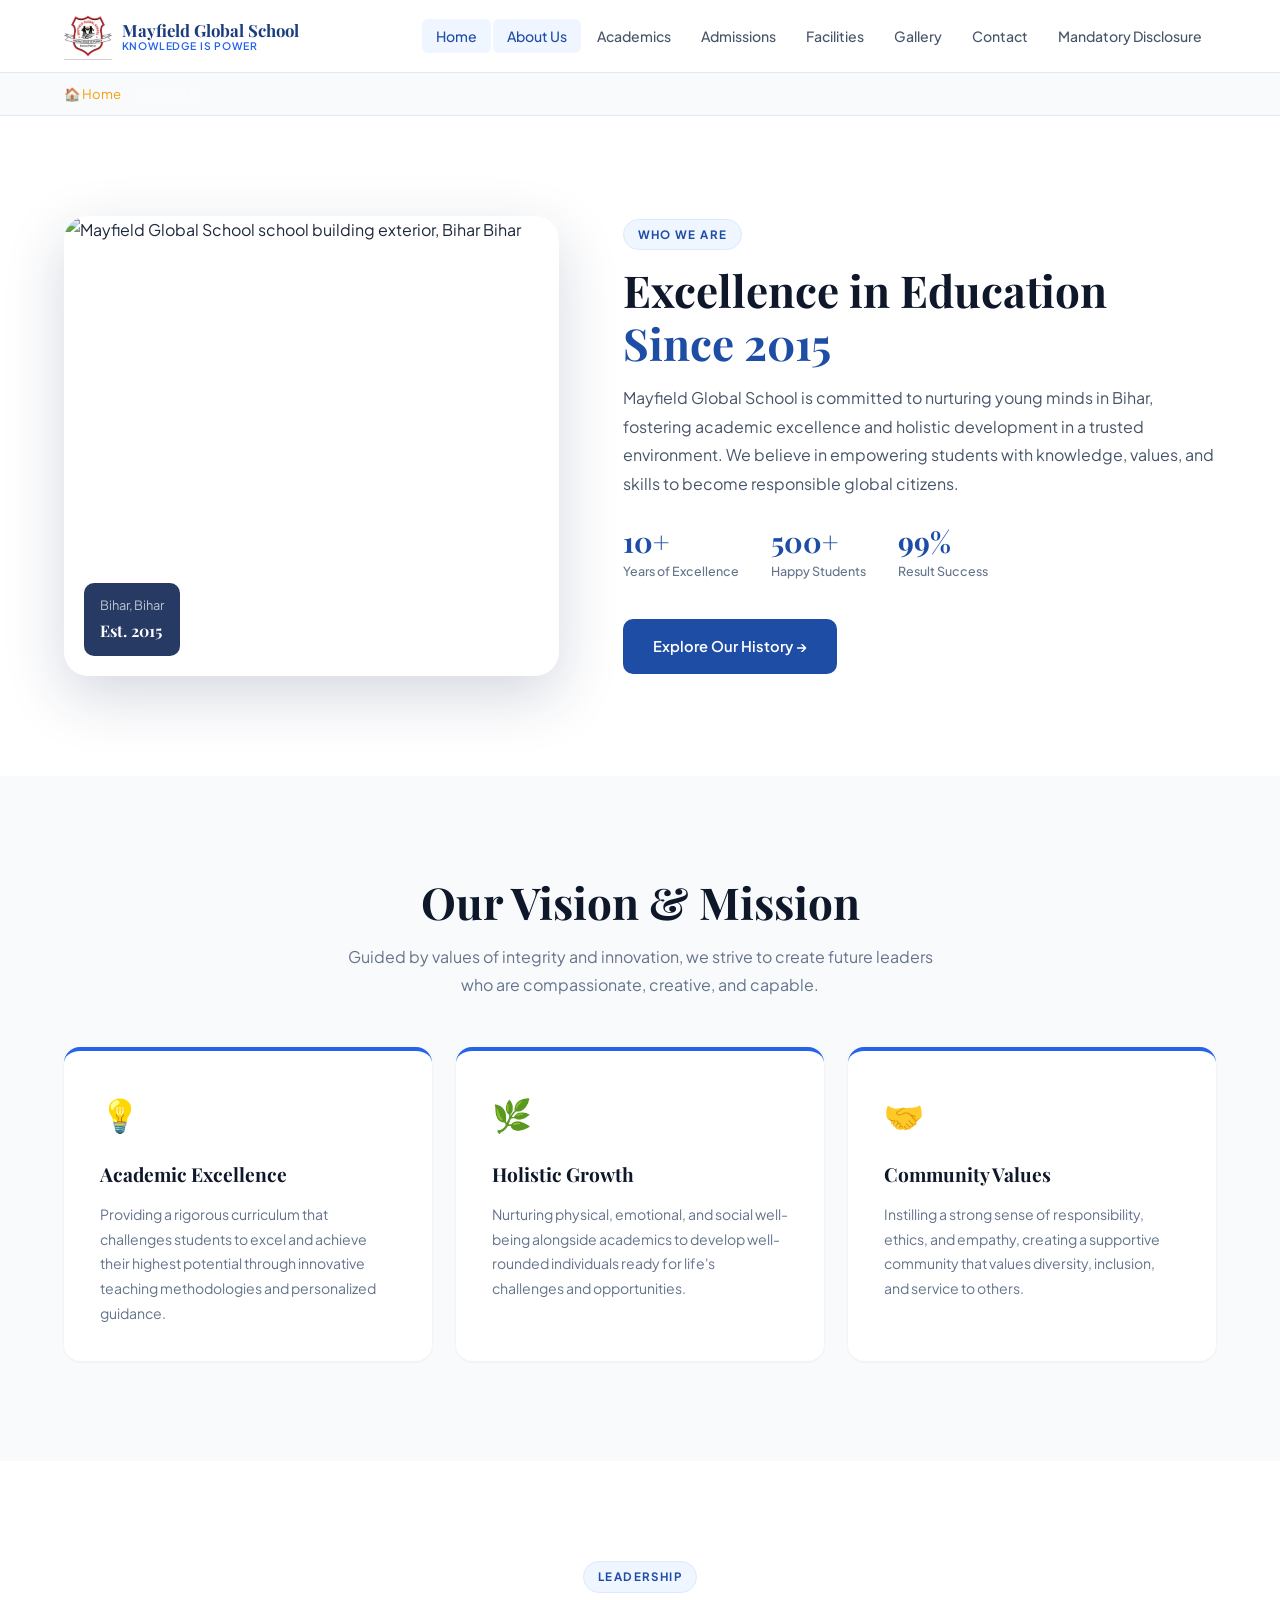
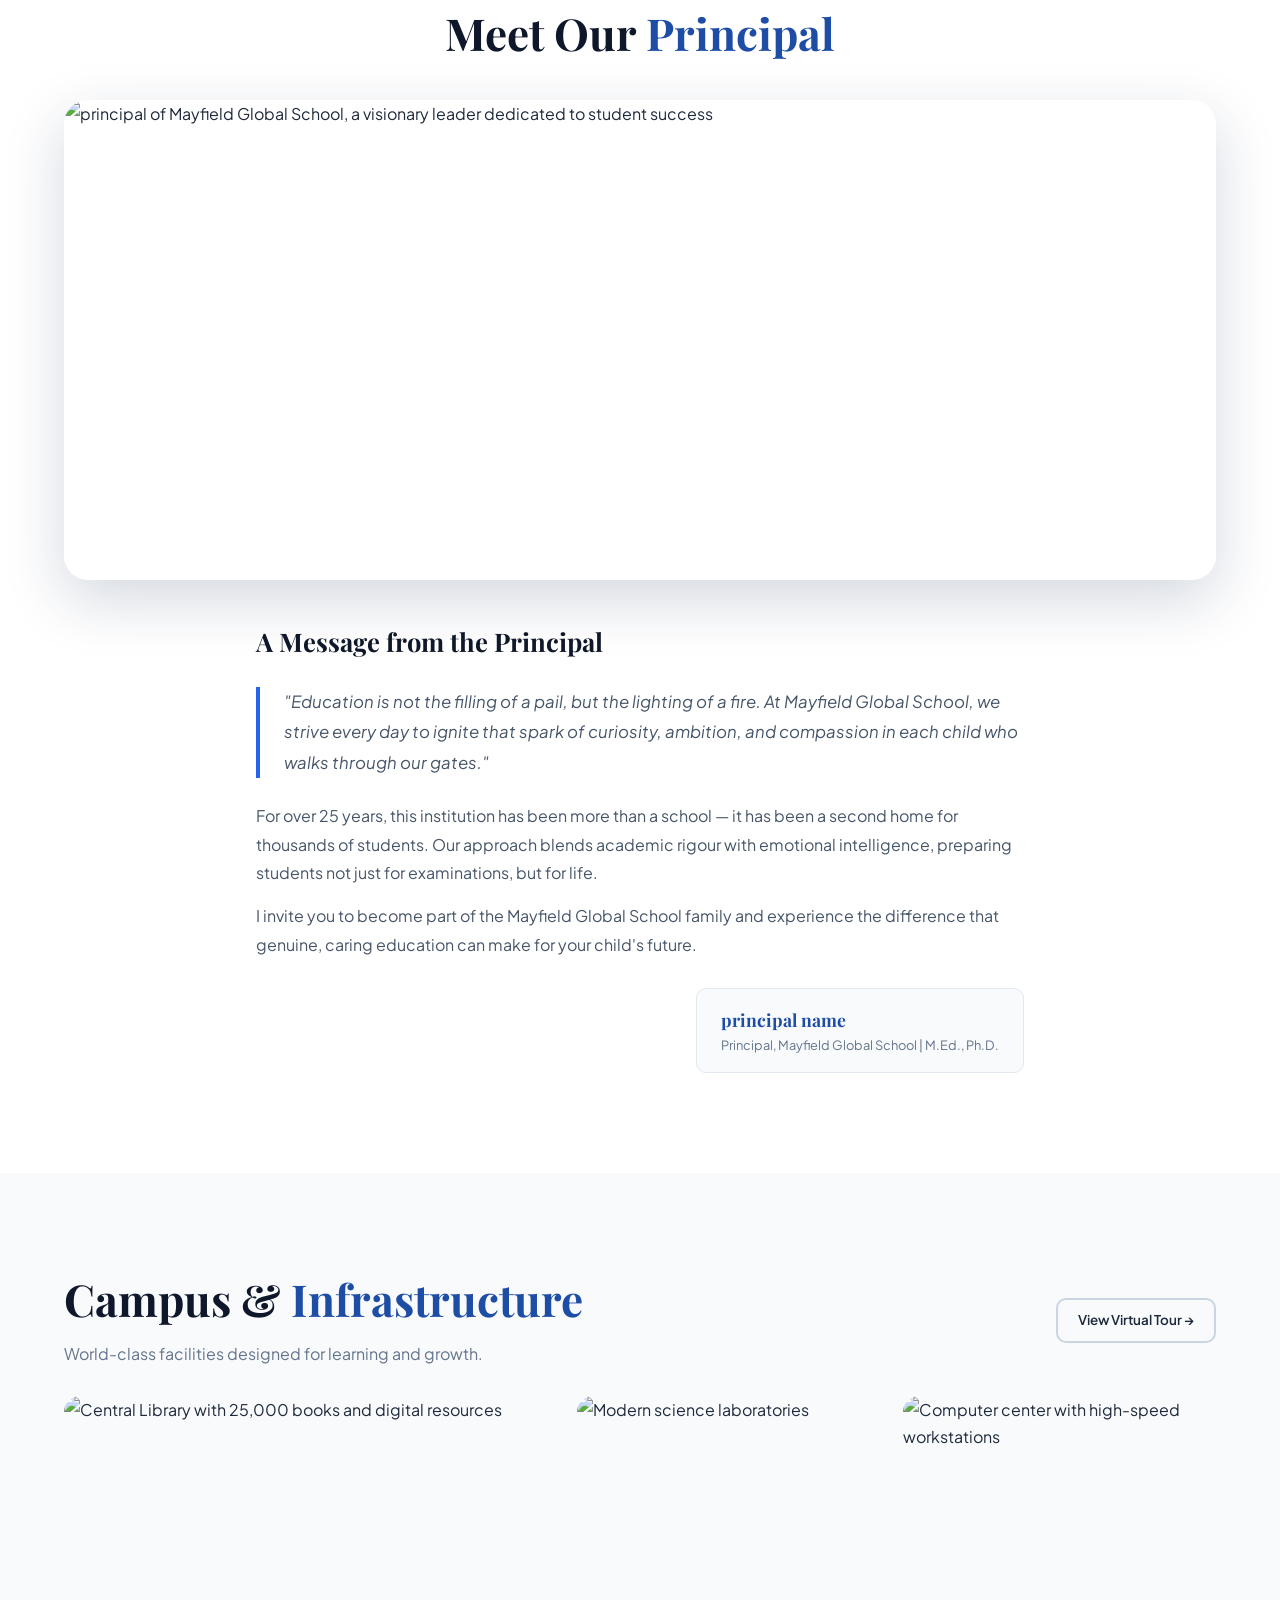
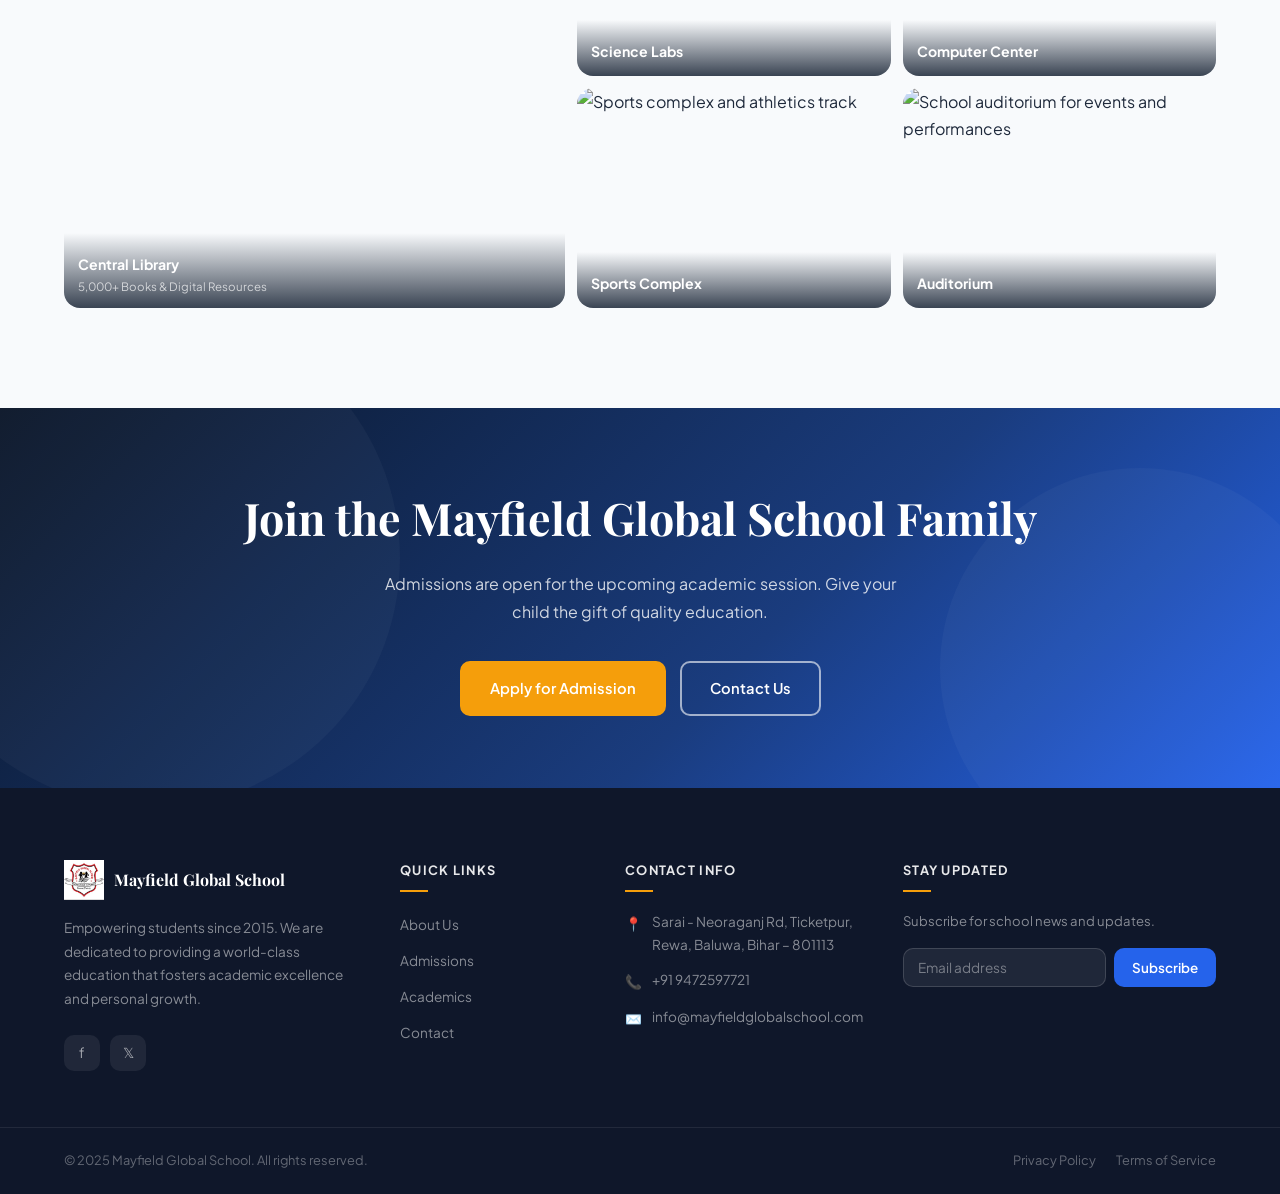
==== commit 6add3db9: "Add files via upload" ====
--- a/about.html
+++ b/about.html
@@ -29,6 +29,7 @@
         <li><a href="admissions.html" role="menuitem">Admissions</a></li>
         <li><a href="facilities.html" role="menuitem">Facilities</a></li>
         <li><a href="gallery.html"    role="menuitem">Gallery</a></li>
+        <li><a href="contact.html"    role="menuitem">Contact</a></li>
         <li><a href="Mandatory_Public_Disclosure.pdf"    role="menuitem">Mandatory Disclosure</a></li>
         
         
@@ -231,8 +232,8 @@
       </div>
       <div>
         <h4 class="footer-heading">Contact Info</h4>
-        <div class="footer-contact-item"><span>📍</span><span>123 Bailey Road, Bihar, Bihar 800001</span></div>
-        <div class="footer-contact-item"><span>📞</span><a href="tel:+919876543210" style="color:inherit;">+919304397872, +919097208544</a></div>
+        <div class="footer-contact-item"><span>📍</span><span>Sarai - Neoraganj Rd, Ticketpur, Rewa, Baluwa, Bihar – 801113</span></div>
+        <div class="footer-contact-item"><span>📞</span><a href="tel:+919472597721" style="color:inherit;">+91 9472597721</a></div>
         <div class="footer-contact-item"><span>✉️</span><a href="mailto:info@mayfieldglobalschool.com" style="color:inherit;">info@mayfieldglobalschool.com</a></div>
       </div>
       <div>
